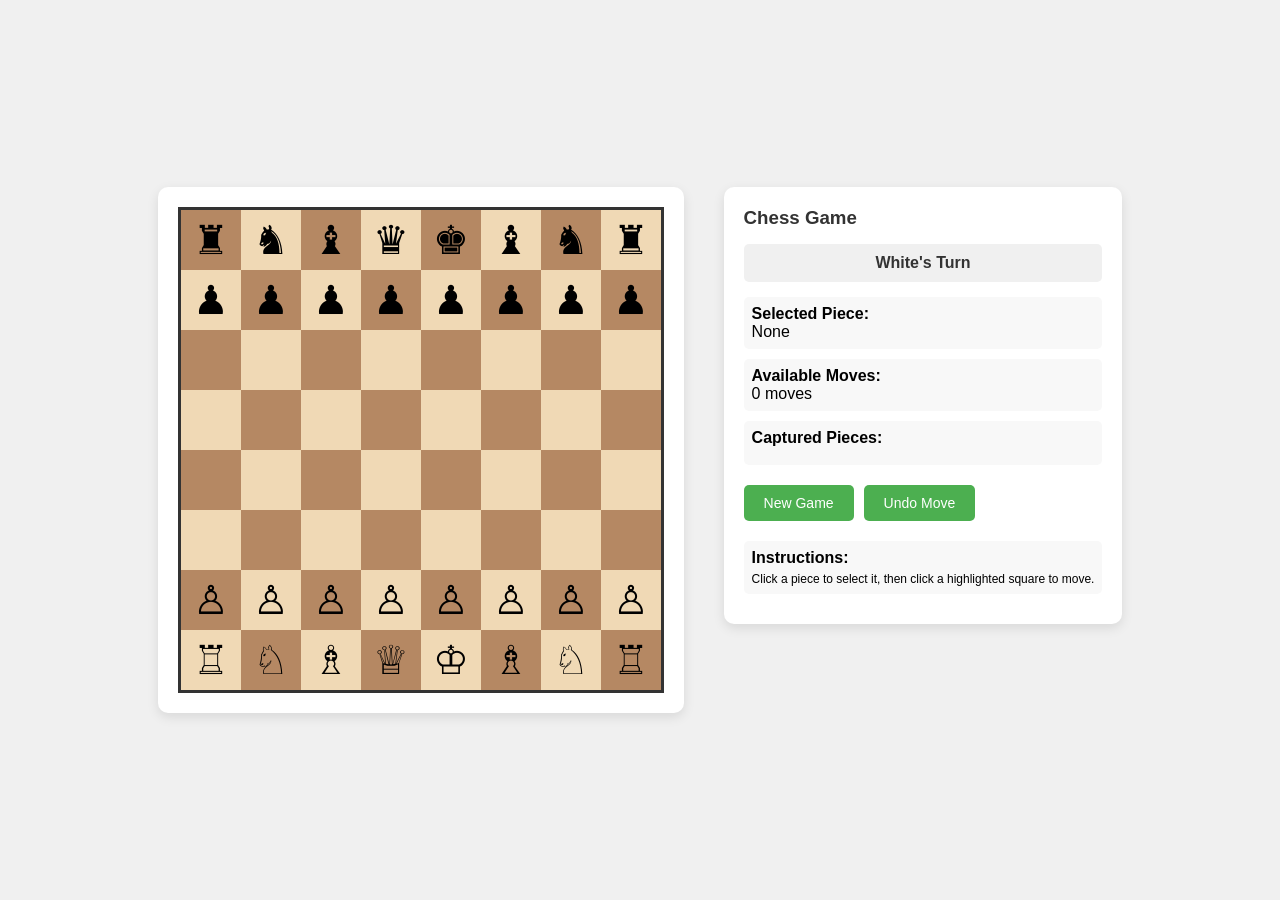
==== index.html @ eceb07a4 "Initial Commit, Chess game play both sides. Base move authentication and UI" ====
<!DOCTYPE html>
<html lang="en">
<head>
    <meta charset="UTF-8">
    <meta name="viewport" content="width=device-width, initial-scale=1.0">
    <title>Chess Board</title>
    <style>
        * {
            margin: 0;
            padding: 0;
            box-sizing: border-box;
        }
        
        body {
            font-family: Arial, sans-serif;
            display: flex;
            justify-content: center;
            align-items: center;
            min-height: 100vh;
            background-color: #f0f0f0;
            padding: 20px;
        }
        
        .game-container {
            display: flex;
            gap: 40px;
            flex-wrap: wrap;
            justify-content: center;
            align-items: flex-start;
        }
        
        .board-container {
            background-color: #fff;
            padding: 20px;
            border-radius: 10px;
            box-shadow: 0 4px 12px rgba(0,0,0,0.1);
        }
        
        #chessboard {
            display: grid;
            grid-template-columns: repeat(8, 60px);
            grid-template-rows: repeat(8, 60px);
            border: 3px solid #333;
            width: fit-content;
        }
        
        .square {
            width: 60px;
            height: 60px;
            display: flex;
            justify-content: center;
            align-items: center;
            font-size: 40px;
            cursor: pointer;
            user-select: none;
            position: relative;
        }
        
        .light {
            background-color: #f0d9b5;
        }
        
        .dark {
            background-color: #b58863;
        }
        
        .selected {
            background-color: rgba(103, 167, 255, 0.7) !important;
        }
        
        .highlight {
            box-shadow: inset 0 0 0 3px rgba(255, 255, 0, 0.7);
        }
        
        .possible-move {
            position: absolute;
            width: 20px;
            height: 20px;
            background-color: rgba(0, 0, 0, 0.3);
            border-radius: 50%;
            top: 50%;
            left: 50%;
            transform: translate(-50%, -50%);
        }
        
        .capture-move {
            position: absolute;
            width: 56px;
            height: 56px;
            border: 3px solid rgba(255, 0, 0, 0.5);
            border-radius: 50%;
            top: 50%;
            left: 50%;
            transform: translate(-50%, -50%);
        }
        
        .coordinates {
            position: absolute;
            font-size: 12px;
            font-weight: bold;
            color: rgba(0, 0, 0, 0.5);
        }
        
        .file-coord {
            bottom: 2px;
            right: 4px;
        }
        
        .rank-coord {
            top: 2px;
            left: 4px;
        }
        
        .info-panel {
            background-color: #fff;
            padding: 20px;
            border-radius: 10px;
            box-shadow: 0 4px 12px rgba(0,0,0,0.1);
            min-width: 250px;
        }
        
        .info-panel h3 {
            margin-bottom: 15px;
            color: #333;
        }
        
        .info-item {
            margin-bottom: 10px;
            padding: 8px;
            background-color: #f8f8f8;
            border-radius: 5px;
        }
        
        .turn-indicator {
            padding: 10px;
            text-align: center;
            font-weight: bold;
            border-radius: 5px;
            margin-bottom: 15px;
        }
        
        .white-turn {
            background-color: #f0f0f0;
            color: #333;
        }
        
        .black-turn {
            background-color: #333;
            color: #fff;
        }
        
        .piece-list {
            display: flex;
            flex-wrap: wrap;
            gap: 5px;
            margin-top: 10px;
        }
        
        .piece-icon {
            font-size: 24px;
        }
        
        .controls {
            margin-top: 20px;
            display: flex;
            gap: 10px;
        }
        
        button {
            padding: 10px 20px;
            border: none;
            border-radius: 5px;
            background-color: #4CAF50;
            color: white;
            cursor: pointer;
            font-size: 14px;
        }
        
        button:hover {
            background-color: #45a049;
        }
        
        button:disabled {
            background-color: #cccccc;
            cursor: not-allowed;
        }
        
        @media (max-width: 768px) {
            .game-container {
                flex-direction: column;
                align-items: center;
            }
            
            .square {
                width: 45px;
                height: 45px;
                font-size: 30px;
            }
            
            #chessboard {
                grid-template-columns: repeat(8, 45px);
                grid-template-rows: repeat(8, 45px);
            }
        }
    </style>
</head>
<body>
    <div class="game-container">
        <div class="board-container">
            <div id="chessboard"></div>
        </div>
        
        <div class="info-panel">
            <h3>Chess Game</h3>
            
            <div class="turn-indicator white-turn" id="turnIndicator">
                <!-- replace -->
                White's Turn
            </div>
            
            <div class="info-item">
                <strong>Selected Piece:</strong>
                <div id="selectedPiece">
                    <!-- replace -->
                    None</div>
            </div>
            
            <div class="info-item">
                <strong>Available Moves:</strong>
                <div id="availableMoves">
                    <!-- replace -->
                    0 moves</div>
            </div>
            
            <div class="info-item">
                <strong>Captured Pieces:</strong>
                <div class="piece-list" id="capturedPieces"></div>
            </div>
            
            <div class="controls">
                <button id="resetBtn">New Game</button>
                <button id="undoBtn">Undo Move</button>
            </div>
            
            <div class="info-item" style="margin-top: 20px;">
                <strong>Instructions:</strong>
                <p style="font-size: 12px; margin-top: 5px;">
                    Click a piece to select it, then click a highlighted square to move.
                </p>
            </div>
        </div>
    </div>

    <script src="./js/app.js"></script>
    <script src="./js/ChessBoard.js"></script>
    <script src="./js/ChessPiece.js"></script>
</body>
</html>
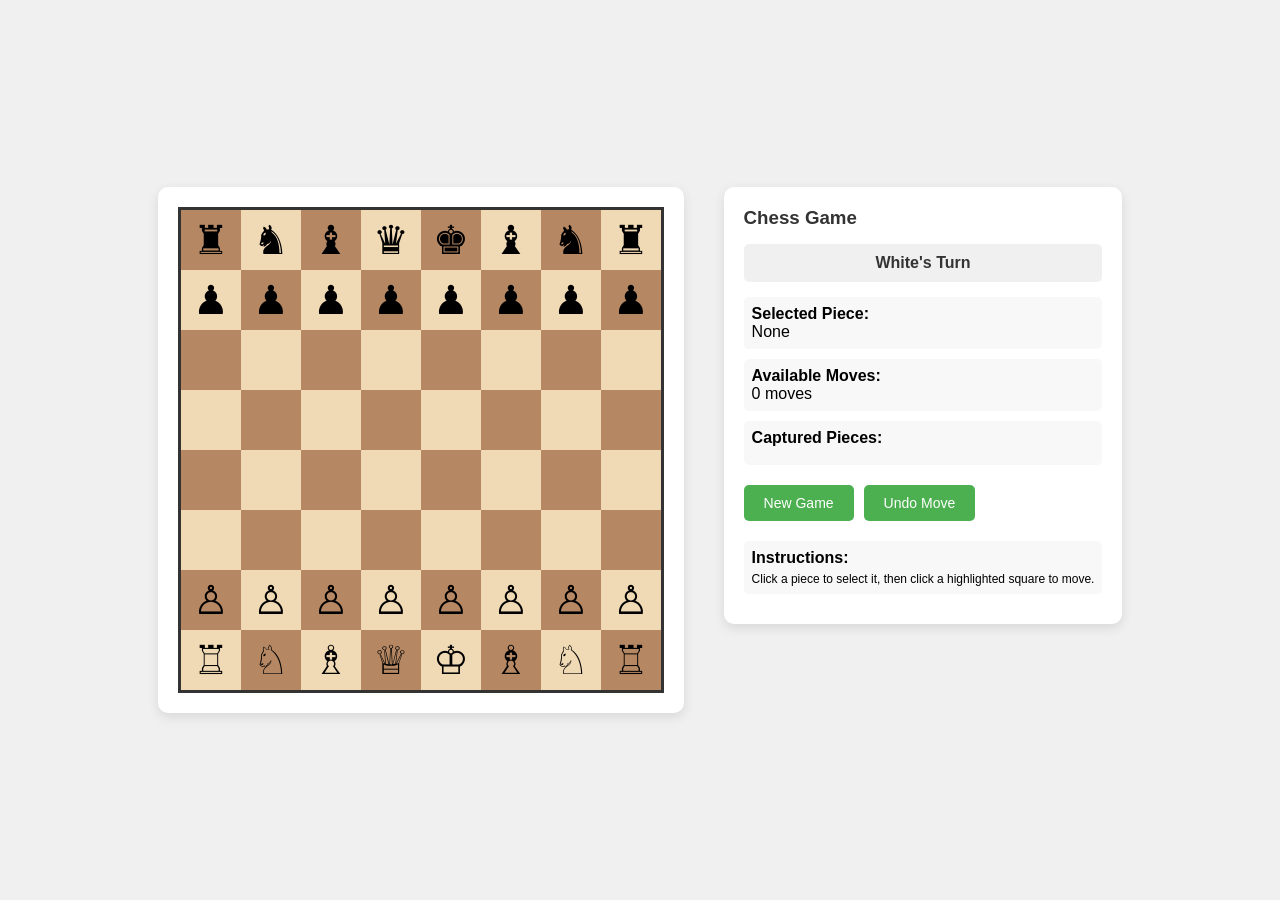
==== commit aee71cde: "Beginning Restructuring to use Chess Side class" ====
--- a/index.html
+++ b/index.html
@@ -251,8 +251,10 @@
         </div>
     </div>
 
+    
+    <script src="./js/ChessPiece.js"></script>
+    <script src="./js/ChessSide.js"></script>
+    <script src="./js/ChessBoard.js"></script>
     <script src="./js/app.js"></script>
-    <script src="./js/ChessBoard.js"></script>
-    <script src="./js/ChessPiece.js"></script>
 </body>
 </html>
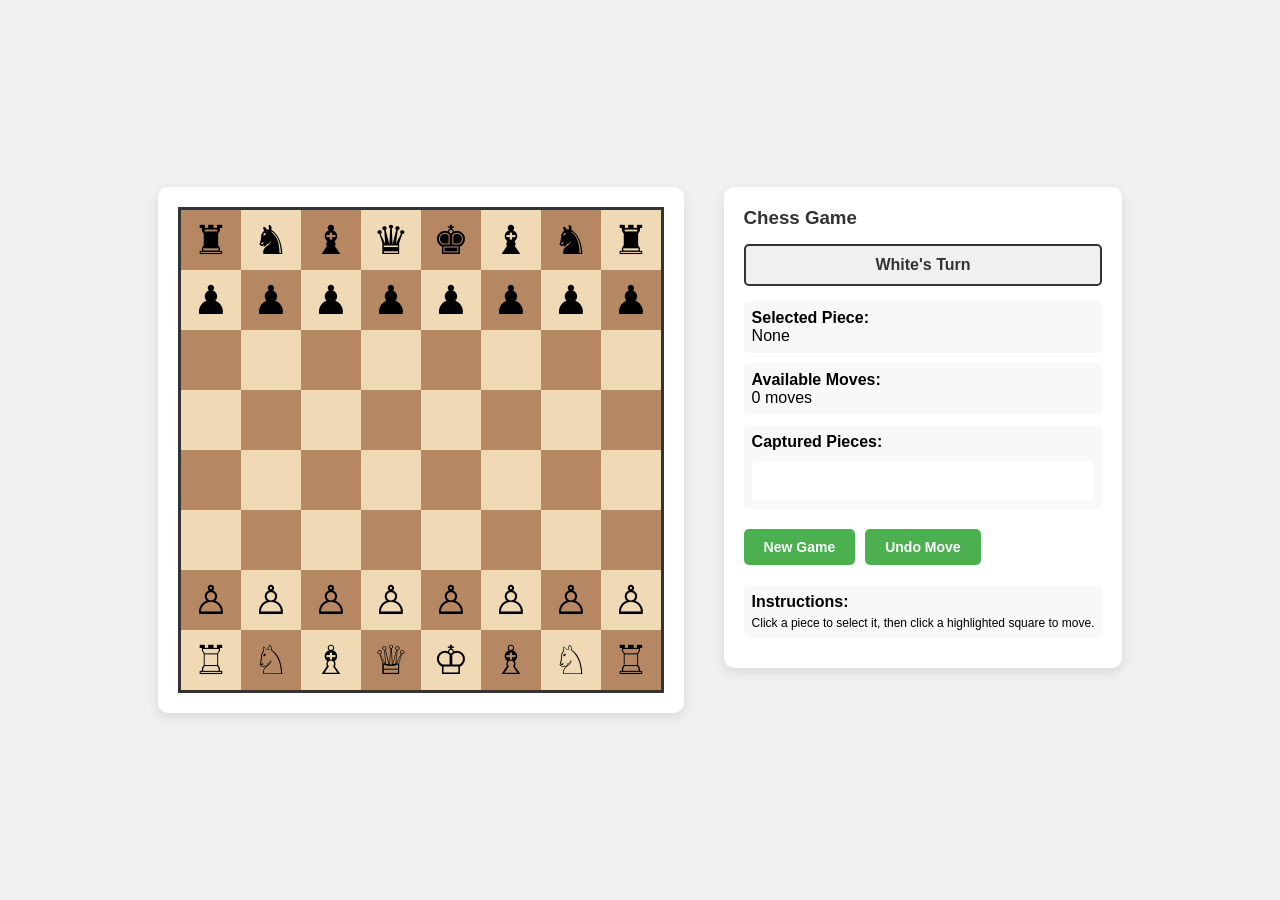
==== commit b67583d8: "Promotion and Game over modal set up, with special moves finalised including castling, en passant an" ====
--- a/index.html
+++ b/index.html
@@ -4,205 +4,7 @@
     <meta charset="UTF-8">
     <meta name="viewport" content="width=device-width, initial-scale=1.0">
     <title>Chess Board</title>
-    <style>
-        * {
-            margin: 0;
-            padding: 0;
-            box-sizing: border-box;
-        }
-        
-        body {
-            font-family: Arial, sans-serif;
-            display: flex;
-            justify-content: center;
-            align-items: center;
-            min-height: 100vh;
-            background-color: #f0f0f0;
-            padding: 20px;
-        }
-        
-        .game-container {
-            display: flex;
-            gap: 40px;
-            flex-wrap: wrap;
-            justify-content: center;
-            align-items: flex-start;
-        }
-        
-        .board-container {
-            background-color: #fff;
-            padding: 20px;
-            border-radius: 10px;
-            box-shadow: 0 4px 12px rgba(0,0,0,0.1);
-        }
-        
-        #chessboard {
-            display: grid;
-            grid-template-columns: repeat(8, 60px);
-            grid-template-rows: repeat(8, 60px);
-            border: 3px solid #333;
-            width: fit-content;
-        }
-        
-        .square {
-            width: 60px;
-            height: 60px;
-            display: flex;
-            justify-content: center;
-            align-items: center;
-            font-size: 40px;
-            cursor: pointer;
-            user-select: none;
-            position: relative;
-        }
-        
-        .light {
-            background-color: #f0d9b5;
-        }
-        
-        .dark {
-            background-color: #b58863;
-        }
-        
-        .selected {
-            background-color: rgba(103, 167, 255, 0.7) !important;
-        }
-        
-        .highlight {
-            box-shadow: inset 0 0 0 3px rgba(255, 255, 0, 0.7);
-        }
-        
-        .possible-move {
-            position: absolute;
-            width: 20px;
-            height: 20px;
-            background-color: rgba(0, 0, 0, 0.3);
-            border-radius: 50%;
-            top: 50%;
-            left: 50%;
-            transform: translate(-50%, -50%);
-        }
-        
-        .capture-move {
-            position: absolute;
-            width: 56px;
-            height: 56px;
-            border: 3px solid rgba(255, 0, 0, 0.5);
-            border-radius: 50%;
-            top: 50%;
-            left: 50%;
-            transform: translate(-50%, -50%);
-        }
-        
-        .coordinates {
-            position: absolute;
-            font-size: 12px;
-            font-weight: bold;
-            color: rgba(0, 0, 0, 0.5);
-        }
-        
-        .file-coord {
-            bottom: 2px;
-            right: 4px;
-        }
-        
-        .rank-coord {
-            top: 2px;
-            left: 4px;
-        }
-        
-        .info-panel {
-            background-color: #fff;
-            padding: 20px;
-            border-radius: 10px;
-            box-shadow: 0 4px 12px rgba(0,0,0,0.1);
-            min-width: 250px;
-        }
-        
-        .info-panel h3 {
-            margin-bottom: 15px;
-            color: #333;
-        }
-        
-        .info-item {
-            margin-bottom: 10px;
-            padding: 8px;
-            background-color: #f8f8f8;
-            border-radius: 5px;
-        }
-        
-        .turn-indicator {
-            padding: 10px;
-            text-align: center;
-            font-weight: bold;
-            border-radius: 5px;
-            margin-bottom: 15px;
-        }
-        
-        .white-turn {
-            background-color: #f0f0f0;
-            color: #333;
-        }
-        
-        .black-turn {
-            background-color: #333;
-            color: #fff;
-        }
-        
-        .piece-list {
-            display: flex;
-            flex-wrap: wrap;
-            gap: 5px;
-            margin-top: 10px;
-        }
-        
-        .piece-icon {
-            font-size: 24px;
-        }
-        
-        .controls {
-            margin-top: 20px;
-            display: flex;
-            gap: 10px;
-        }
-        
-        button {
-            padding: 10px 20px;
-            border: none;
-            border-radius: 5px;
-            background-color: #4CAF50;
-            color: white;
-            cursor: pointer;
-            font-size: 14px;
-        }
-        
-        button:hover {
-            background-color: #45a049;
-        }
-        
-        button:disabled {
-            background-color: #cccccc;
-            cursor: not-allowed;
-        }
-        
-        @media (max-width: 768px) {
-            .game-container {
-                flex-direction: column;
-                align-items: center;
-            }
-            
-            .square {
-                width: 45px;
-                height: 45px;
-                font-size: 30px;
-            }
-            
-            #chessboard {
-                grid-template-columns: repeat(8, 45px);
-                grid-template-rows: repeat(8, 45px);
-            }
-        }
-    </style>
+    <link rel="stylesheet" href="css/styles.css">
 </head>
 <body>
     <div class="game-container">
@@ -214,22 +16,17 @@
             <h3>Chess Game</h3>
             
             <div class="turn-indicator white-turn" id="turnIndicator">
-                <!-- replace -->
                 White's Turn
             </div>
             
             <div class="info-item">
                 <strong>Selected Piece:</strong>
-                <div id="selectedPiece">
-                    <!-- replace -->
-                    None</div>
+                <div id="selectedPiece">None</div>
             </div>
             
             <div class="info-item">
                 <strong>Available Moves:</strong>
-                <div id="availableMoves">
-                    <!-- replace -->
-                    0 moves</div>
+                <div id="availableMoves">0 moves</div>
             </div>
             
             <div class="info-item">
@@ -251,10 +48,13 @@
         </div>
     </div>
 
-    
+    <!-- Modal container for promotion dialog -->
+    <div id="modal-container"></div>
+
     <script src="./js/ChessPiece.js"></script>
     <script src="./js/ChessSide.js"></script>
     <script src="./js/ChessBoard.js"></script>
+    <script src="./js/modal-loader.js"></script>
     <script src="./js/app.js"></script>
 </body>
 </html>
--- a/css/styles.css
+++ b/css/styles.css
@@ -0,0 +1,501 @@
+/* ===== RESET & BASE STYLES ===== */
+* {
+    margin: 0;
+    padding: 0;
+    box-sizing: border-box;
+}
+
+body {
+    font-family: Arial, sans-serif;
+    display: flex;
+    justify-content: center;
+    align-items: center;
+    min-height: 100vh;
+    background-color: #f0f0f0;
+    padding: 20px;
+}
+
+/* ===== MAIN GAME LAYOUT ===== */
+.game-container {
+    display: flex;
+    gap: 40px;
+    flex-wrap: wrap;
+    justify-content: center;
+    align-items: flex-start;
+}
+
+.board-container {
+    background-color: #fff;
+    padding: 20px;
+    border-radius: 10px;
+    box-shadow: 0 4px 12px rgba(0,0,0,0.1);
+}
+
+/* ===== CHESSBOARD ===== */
+#chessboard {
+    display: grid;
+    grid-template-columns: repeat(8, 60px);
+    grid-template-rows: repeat(8, 60px);
+    border: 3px solid #333;
+    width: fit-content;
+}
+
+.square {
+    width: 60px;
+    height: 60px;
+    display: flex;
+    justify-content: center;
+    align-items: center;
+    font-size: 40px;
+    cursor: pointer;
+    user-select: none;
+    position: relative;
+}
+
+.light {
+    background-color: #f0d9b5;
+}
+
+.dark {
+    background-color: #b58863;
+}
+
+/* ===== SQUARE HIGHLIGHTING ===== */
+.selected {
+    background-color: rgba(103, 167, 255, 0.7) !important;
+}
+
+.highlight {
+    box-shadow: inset 0 0 0 3px rgba(255, 255, 0, 0.7);
+}
+
+/* ===== MOVE INDICATORS ===== */
+.possible-move {
+    position: absolute;
+    width: 20px;
+    height: 20px;
+    background-color: rgba(0, 0, 0, 0.3);
+    border-radius: 50%;
+    top: 50%;
+    left: 50%;
+    transform: translate(-50%, -50%);
+}
+
+.capture-move {
+    position: absolute;
+    width: 56px;
+    height: 56px;
+    border: 3px solid rgba(255, 0, 0, 0.5);
+    border-radius: 50%;
+    top: 50%;
+    left: 50%;
+    transform: translate(-50%, -50%);
+}
+
+/* ===== COORDINATES (optional - not currently used but kept for future) ===== */
+.coordinates {
+    position: absolute;
+    font-size: 12px;
+    font-weight: bold;
+    color: rgba(0, 0, 0, 0.5);
+}
+
+.file-coord {
+    bottom: 2px;
+    right: 4px;
+}
+
+.rank-coord {
+    top: 2px;
+    left: 4px;
+}
+
+/* ===== INFO PANEL ===== */
+.info-panel {
+    background-color: #fff;
+    padding: 20px;
+    border-radius: 10px;
+    box-shadow: 0 4px 12px rgba(0,0,0,0.1);
+    min-width: 250px;
+}
+
+.info-panel h3 {
+    margin-bottom: 15px;
+    color: #333;
+}
+
+.info-item {
+    margin-bottom: 10px;
+    padding: 8px;
+    background-color: #f8f8f8;
+    border-radius: 5px;
+}
+
+/* ===== TURN INDICATOR ===== */
+.turn-indicator {
+    padding: 10px;
+    text-align: center;
+    font-weight: bold;
+    border-radius: 5px;
+    margin-bottom: 15px;
+}
+
+.white-turn {
+    background-color: #f0f0f0;
+    color: #333;
+    border: 2px solid #333;
+}
+
+.black-turn {
+    background-color: #333;
+    color: #fff;
+    border: 2px solid #fff;
+}
+
+/* ===== PIECE LIST ===== */
+.piece-list {
+    display: flex;
+    flex-wrap: wrap;
+    gap: 5px;
+    margin-top: 10px;
+    min-height: 40px;
+    padding: 10px;
+    background-color: #fff;
+    border-radius: 5px;
+}
+
+.piece-icon {
+    font-size: 24px;
+    width: 30px;
+    height: 30px;
+    display: flex;
+    justify-content: center;
+    align-items: center;
+    background-color: #f8f8f8;
+    border-radius: 3px;
+    box-shadow: 0 2px 4px rgba(0,0,0,0.1);
+}
+
+/* ===== CONTROLS ===== */
+.controls {
+    margin-top: 20px;
+    display: flex;
+    gap: 10px;
+}
+
+button {
+    padding: 10px 20px;
+    border: none;
+    border-radius: 5px;
+    background-color: #4CAF50;
+    color: white;
+    cursor: pointer;
+    font-size: 14px;
+    font-weight: bold;
+    transition: background-color 0.3s;
+}
+
+button:hover {
+    background-color: #45a049;
+}
+
+button:disabled {
+    background-color: #cccccc;
+    cursor: not-allowed;
+}
+
+/* ===== PROMOTION DIALOG ===== */
+.promotion-dialog {
+    position: fixed;
+    top: 0;
+    left: 0;
+    width: 100%;
+    height: 100%;
+    background-color: rgba(0, 0, 0, 0.5);
+    display: flex;
+    justify-content: center;
+    align-items: center;
+    z-index: 1000;
+}
+
+.promotion-content {
+    background-color: white;
+    padding: 20px;
+    border-radius: 10px;
+    text-align: center;
+    box-shadow: 0 4px 20px rgba(0, 0, 0, 0.3);
+}
+
+.promotion-content h3 {
+    margin: 0 0 20px 0;
+    color: #333;
+    font-family: Arial, sans-serif;
+}
+
+.piece-options {
+    display: flex;
+    gap: 15px;
+    justify-content: center;
+}
+
+.piece-option {
+    width: 70px;
+    height: 70px;
+    font-size: 48px;
+    display: flex;
+    align-items: center;
+    justify-content: center;
+    border: 2px solid #ccc;
+    border-radius: 8px;
+    cursor: pointer;
+    transition: all 0.2s ease;
+    background-color: #f8f8f8;
+}
+
+.piece-option:hover {
+    background-color: #e0e0e0;
+    border-color: #999;
+    transform: scale(1.05);
+    box-shadow: 0 2px 10px rgba(0, 0, 0, 0.2);
+}
+
+/* Black piece styling */
+.black-promotion .piece-option {
+    color: #444;
+}
+
+/* Optional: Add piece-specific colors */
+.piece-option[data-piece="queen"] { color: #d4af37; }
+.piece-option[data-piece="rook"] { color: #6b8e23; }
+.piece-option[data-piece="bishop"] { color: #8b4513; }
+.piece-option[data-piece="knight"] { color: #4682b4; }
+
+/* ===== RESPONSIVE DESIGN ===== */
+@media (max-width: 768px) {
+    .game-container {
+        flex-direction: column;
+        align-items: center;
+        gap: 20px;
+    }
+    
+    #chessboard {
+        grid-template-columns: repeat(8, 45px);
+        grid-template-rows: repeat(8, 45px);
+    }
+    
+    .square {
+        width: 45px;
+        height: 45px;
+        font-size: 30px;
+    }
+    
+    .capture-move {
+        width: 41px;
+        height: 41px;
+    }
+    
+    .info-panel {
+        width: 100%;
+        max-width: 400px;
+    }
+    
+    .piece-option {
+        width: 50px;
+        height: 50px;
+        font-size: 36px;
+    }
+}
+
+@media (max-width: 480px) {
+    #chessboard {
+        grid-template-columns: repeat(8, 35px);
+        grid-template-rows: repeat(8, 35px);
+    }
+    
+    .square {
+        width: 35px;
+        height: 35px;
+        font-size: 24px;
+    }
+    
+    .possible-move {
+        width: 15px;
+        height: 15px;
+    }
+    
+    .capture-move {
+        width: 31px;
+        height: 31px;
+        border-width: 2px;
+    }
+    
+    .piece-option {
+        width: 40px;
+        height: 40px;
+        font-size: 28px;
+    }
+    
+    .controls {
+        flex-direction: column;
+    }
+    
+    button {
+        width: 100%;
+    }
+    /* Game Over Dialog Styles */
+/* Game Over Dialog Styles - Full screen overlay */
+.gameover-dialog {
+    position: fixed;
+    top: 0;
+    left: 0;
+    width: 100vw;
+    height: 100vh;
+    background-color: rgba(0, 0, 0, 0.7);
+    display: flex;
+    justify-content: center;
+    align-items: center;
+    z-index: 9999;  /* Very high z-index to ensure it's on top of everything */
+    backdrop-filter: blur(5px);  /* Blur the background for better focus */
+}
+
+.gameover-content {
+    background-color: white;
+    padding: 40px 60px;
+    border-radius: 20px;
+    text-align: center;
+    box-shadow: 0 20px 40px rgba(0, 0, 0, 0.5);
+    max-width: 500px;
+    width: 90%;
+    animation: modalAppear 0.4s ease;
+    border: 5px solid #333;
+}
+
+@keyframes modalAppear {
+    from {
+        opacity: 0;
+        transform: translateY(-50px) scale(0.8);
+    }
+    to {
+        opacity: 1;
+        transform: translateY(0) scale(1);
+    }
+}
+
+.gameover-content h2 {
+    margin: 0 0 20px 0;
+    color: #333;
+    font-size: 36px;
+    font-weight: bold;
+    text-transform: uppercase;
+    letter-spacing: 2px;
+    border-bottom: 3px solid #4CAF50;
+    padding-bottom: 15px;
+}
+
+.gameover-message {
+    font-size: 28px;
+    margin: 25px 0;
+    padding: 20px;
+    border-radius: 12px;
+    font-weight: bold;
+}
+
+.gameover-message.checkmate {
+    background: linear-gradient(135deg, #667eea 0%, #764ba2 100%);
+    color: white;
+    text-shadow: 2px 2px 4px rgba(0,0,0,0.3);
+    box-shadow: 0 10px 20px rgba(102, 126, 234, 0.4);
+}
+
+.gameover-message.stalemate {
+    background: linear-gradient(135deg, #f093fb 0%, #f5576c 100%);
+    color: white;
+    text-shadow: 2px 2px 4px rgba(0,0,0,0.3);
+    box-shadow: 0 10px 20px rgba(240, 147, 251, 0.4);
+}
+
+/* Winner-specific styling */
+.gameover-message.white-wins {
+    background: linear-gradient(135deg, #e0e0e0 0%, #ffffff 100%);
+    color: #333;
+    border: 3px solid #333;
+}
+
+.gameover-message.black-wins {
+    background: linear-gradient(135deg, #2c3e50 0%, #3498db 100%);
+    color: white;
+    border: 3px solid #f1c40f;
+}
+
+.gameover-buttons {
+    margin-top: 30px;
+}
+
+.gameover-button {
+    padding: 15px 40px;
+    border: none;
+    border-radius: 50px;
+    background: linear-gradient(135deg, #4CAF50 0%, #45a049 100%);
+    color: white;
+    cursor: pointer;
+    font-size: 20px;
+    font-weight: bold;
+    transition: all 0.3s;
+    min-width: 200px;
+    text-transform: uppercase;
+    letter-spacing: 1px;
+    box-shadow: 0 5px 15px rgba(76, 175, 80, 0.4);
+}
+
+.gameover-button:hover {
+    transform: translateY(-3px);
+    box-shadow: 0 8px 25px rgba(76, 175, 80, 0.6);
+}
+
+.gameover-button:active {
+    transform: translateY(0);
+}
+
+/* Responsive adjustments */
+@media (max-width: 768px) {
+    .gameover-content {
+        padding: 30px 40px;
+    }
+    
+    .gameover-content h2 {
+        font-size: 28px;
+    }
+    
+    .gameover-message {
+        font-size: 22px;
+        padding: 15px;
+    }
+    
+    .gameover-button {
+        padding: 12px 30px;
+        font-size: 18px;
+        min-width: 160px;
+    }
+}
+
+@media (max-width: 480px) {
+    .gameover-content {
+        padding: 20px 30px;
+    }
+    
+    .gameover-content h2 {
+        font-size: 24px;
+    }
+    
+    .gameover-message {
+        font-size: 18px;
+        padding: 12px;
+    }
+    
+    .gameover-button {
+        padding: 10px 25px;
+        font-size: 16px;
+        min-width: 140px;
+    }
+}
+}
